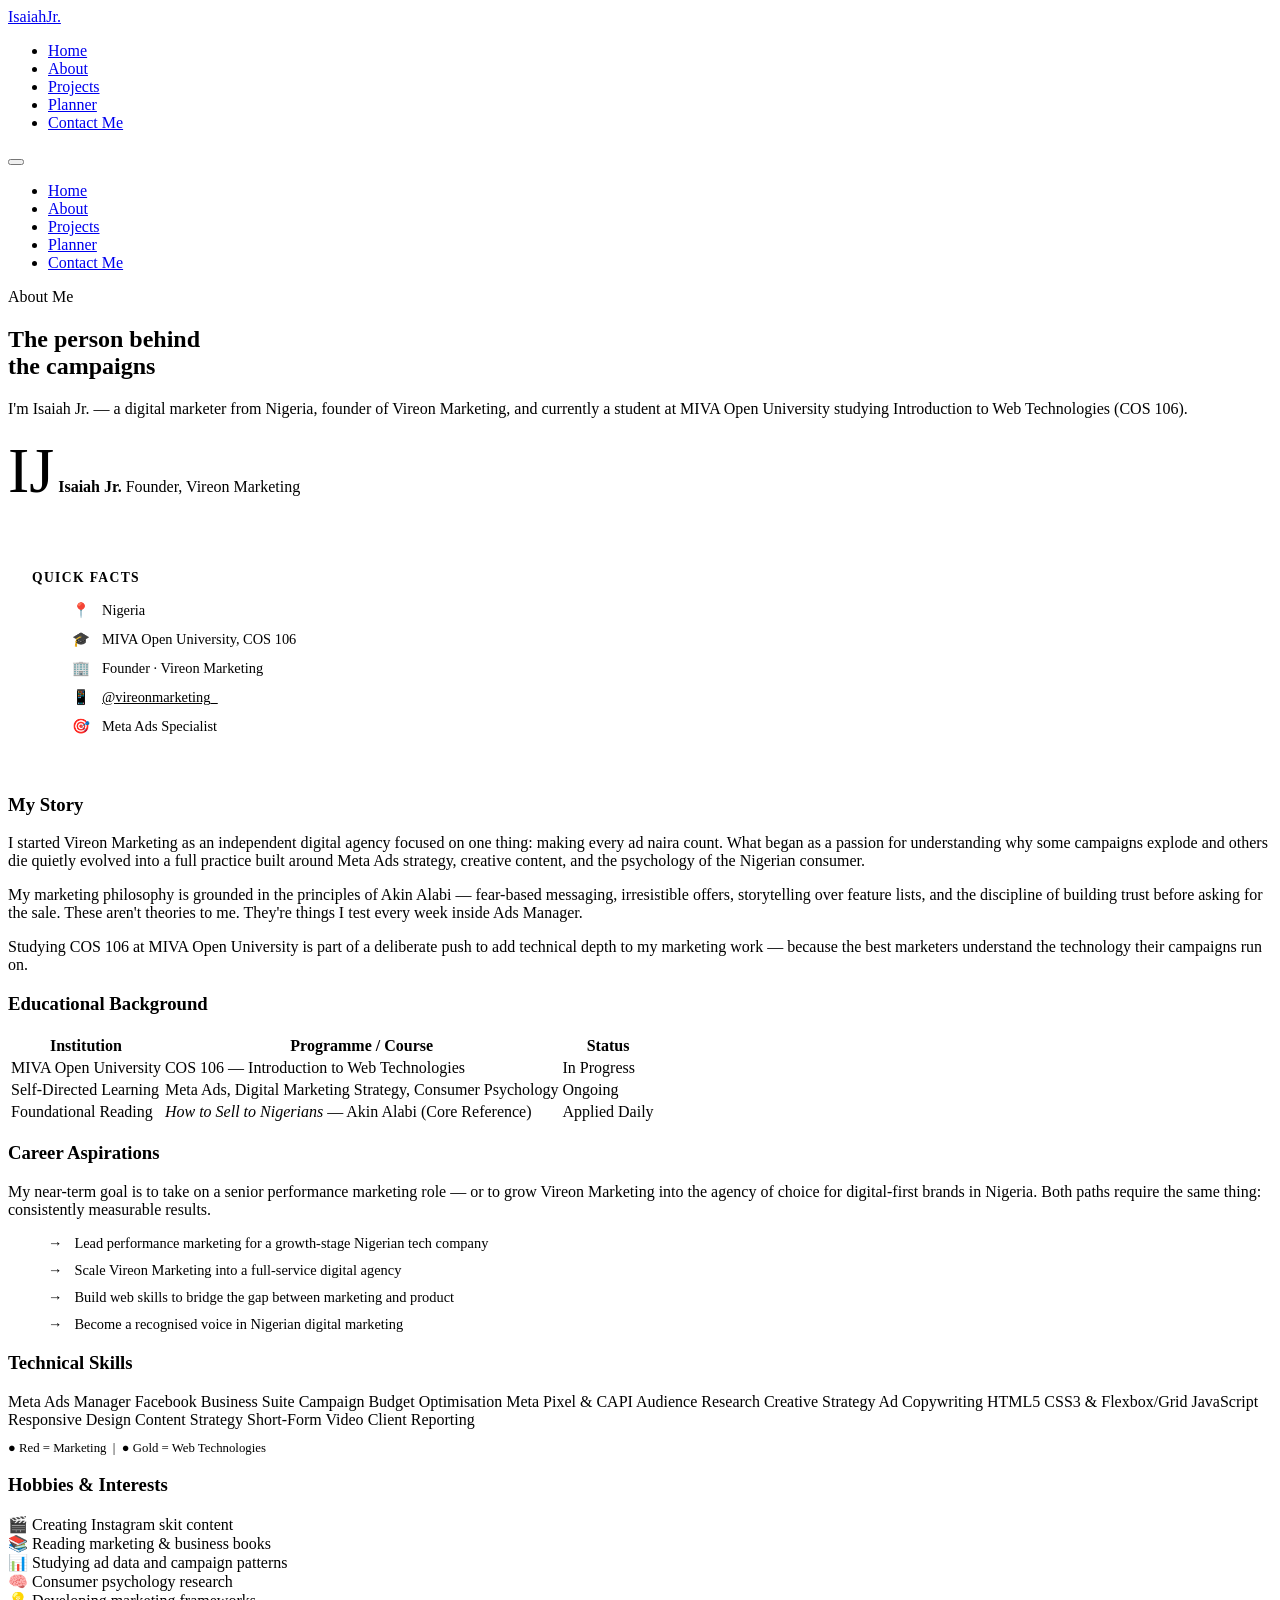
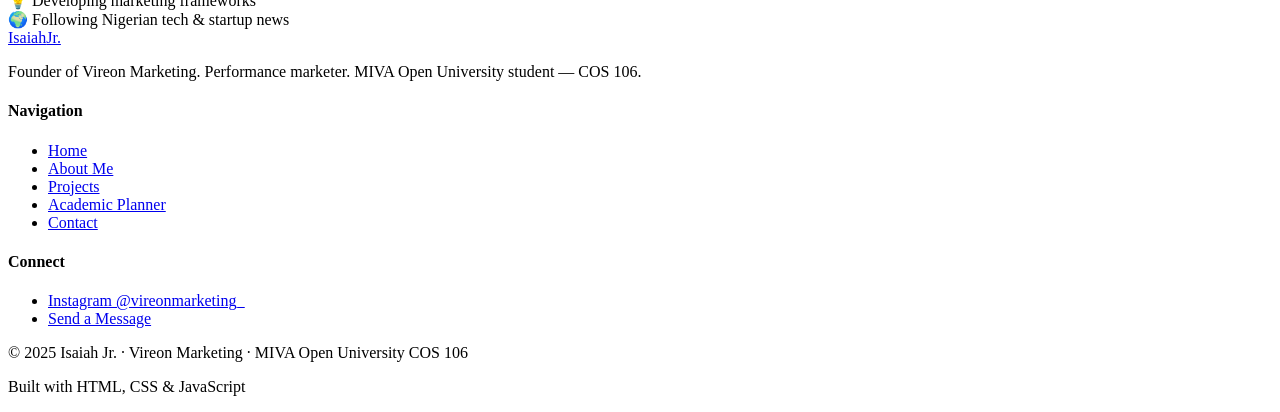
==== about.html @ 0de9c4f8 "Initial portfolio upload" ====
<!DOCTYPE html>
<html lang="en">
<head>
  <meta charset="UTF-8" />
  <meta name="viewport" content="width=device-width, initial-scale=1.0" />
  <title>About Me — Isaiah Jr.</title>
  <meta name="description" content="Learn about Isaiah Jr. — founder of Vireon Marketing, digital marketer, and MIVA Open University student." />
  <link rel="stylesheet" href="css/style.css" />
</head>
<body>

<!-- ======== NAVIGATION ======== -->
<nav class="navbar">
  <div class="navbar-inner">
    <a href="index.html" class="nav-logo">Isaiah<span>Jr.</span></a>
    <ul class="nav-links">
      <li><a href="index.html">Home</a></li>
      <li><a href="about.html" class="active">About</a></li>
      <li><a href="projects.html">Projects</a></li>
      <li><a href="planner.html">Planner</a></li>
      <li><a href="contact.html" class="nav-cta">Contact Me</a></li>
    </ul>
    <button class="hamburger" aria-label="Toggle menu">
      <span></span><span></span><span></span>
    </button>
  </div>
  <ul class="mobile-menu">
    <li><a href="index.html">Home</a></li>
    <li><a href="about.html">About</a></li>
    <li><a href="projects.html">Projects</a></li>
    <li><a href="planner.html">Planner</a></li>
    <li><a href="contact.html">Contact Me</a></li>
  </ul>
</nav>

<main>
  <!-- ======== PAGE HERO ======== -->
  <section class="page-hero">
    <div class="container">
      <span class="eyebrow">About Me</span>
      <h1>The person behind<br /><span class="text-accent">the campaigns</span></h1>
      <p>
        I'm Isaiah Jr. — a digital marketer from Nigeria, founder of Vireon Marketing, and currently
        a student at MIVA Open University studying Introduction to Web Technologies (COS 106).
      </p>
    </div>
  </section>

  <!-- ======== MAIN CONTENT ======== -->
  <section class="section">
    <div class="container">
      <div class="about-grid">

        <!-- Photo Column -->
        <aside class="about-photo-wrap reveal">
          <div class="about-photo-placeholder" role="img" aria-label="Isaiah Jr.">
            <div class="about-photo-info">
              <span style="font-size: 4rem; color: var(--gold);">IJ</span>
              <strong>Isaiah Jr.</strong>
              <span>Founder, Vireon Marketing</span>
            </div>
          </div>

          <!-- Quick facts -->
          <div class="card" style="padding: 24px; margin-top: 20px;">
            <h4 style="color: var(--text); margin-bottom: 16px; font-size: 0.85rem; text-transform: uppercase; letter-spacing: 0.1em;">Quick Facts</h4>
            <ul style="display: flex; flex-direction: column; gap: 12px;">
              <li style="display: flex; gap: 12px; font-size: 0.9rem; color: var(--text-muted);">
                <span>📍</span> Nigeria
              </li>
              <li style="display: flex; gap: 12px; font-size: 0.9rem; color: var(--text-muted);">
                <span>🎓</span> MIVA Open University, COS 106
              </li>
              <li style="display: flex; gap: 12px; font-size: 0.9rem; color: var(--text-muted);">
                <span>🏢</span> Founder · Vireon Marketing
              </li>
              <li style="display: flex; gap: 12px; font-size: 0.9rem; color: var(--text-muted);">
                <span>📱</span> <a href="https://instagram.com/vireonmarketing_" target="_blank" rel="noopener" style="color: var(--accent);">@vireonmarketing_</a>
              </li>
              <li style="display: flex; gap: 12px; font-size: 0.9rem; color: var(--text-muted);">
                <span>🎯</span> Meta Ads Specialist
              </li>
            </ul>
          </div>
        </aside>

        <!-- Content Column -->
        <div class="about-content">

          <!-- Biography -->
          <div class="about-block reveal">
            <h3>My Story</h3>
            <p style="margin-bottom: 14px;">
              I started Vireon Marketing as an independent digital agency focused on one thing:
              making every ad naira count. What began as a passion for understanding why some
              campaigns explode and others die quietly evolved into a full practice built around
              Meta Ads strategy, creative content, and the psychology of the Nigerian consumer.
            </p>
            <p style="margin-bottom: 14px;">
              My marketing philosophy is grounded in the principles of Akin Alabi — fear-based
              messaging, irresistible offers, storytelling over feature lists, and the discipline
              of building trust before asking for the sale. These aren't theories to me. They're
              things I test every week inside Ads Manager.
            </p>
            <p>
              Studying COS 106 at MIVA Open University is part of a deliberate push to add
              technical depth to my marketing work — because the best marketers understand the
              technology their campaigns run on.
            </p>
          </div>

          <!-- Education Table -->
          <div class="about-block reveal reveal-delay-1">
            <h3>Educational Background</h3>
            <table class="edu-table" aria-label="Educational background">
              <thead>
                <tr>
                  <th>Institution</th>
                  <th>Programme / Course</th>
                  <th>Status</th>
                </tr>
              </thead>
              <tbody>
                <tr>
                  <td>MIVA Open University</td>
                  <td>COS 106 — Introduction to Web Technologies</td>
                  <td><span class="tag tag-green">In Progress</span></td>
                </tr>
                <tr>
                  <td>Self-Directed Learning</td>
                  <td>Meta Ads, Digital Marketing Strategy, Consumer Psychology</td>
                  <td><span class="tag tag-blue">Ongoing</span></td>
                </tr>
                <tr>
                  <td>Foundational Reading</td>
                  <td><em>How to Sell to Nigerians</em> — Akin Alabi (Core Reference)</td>
                  <td><span class="tag tag-gold">Applied Daily</span></td>
                </tr>
              </tbody>
            </table>
          </div>

          <!-- Career Aspirations -->
          <div class="about-block reveal reveal-delay-2">
            <h3>Career Aspirations</h3>
            <p style="margin-bottom: 16px;">
              My near-term goal is to take on a senior performance marketing role — or to grow
              Vireon Marketing into the agency of choice for digital-first brands in Nigeria.
              Both paths require the same thing: consistently measurable results.
            </p>
            <ul style="display: flex; flex-direction: column; gap: 10px; margin-top: 12px;">
              <li style="display: flex; gap: 12px; font-size: 0.9rem; color: var(--text-muted);">
                <span style="color: var(--accent); font-weight: 700;">→</span>
                Lead performance marketing for a growth-stage Nigerian tech company
              </li>
              <li style="display: flex; gap: 12px; font-size: 0.9rem; color: var(--text-muted);">
                <span style="color: var(--accent); font-weight: 700;">→</span>
                Scale Vireon Marketing into a full-service digital agency
              </li>
              <li style="display: flex; gap: 12px; font-size: 0.9rem; color: var(--text-muted);">
                <span style="color: var(--accent); font-weight: 700;">→</span>
                Build web skills to bridge the gap between marketing and product
              </li>
              <li style="display: flex; gap: 12px; font-size: 0.9rem; color: var(--text-muted);">
                <span style="color: var(--accent); font-weight: 700;">→</span>
                Become a recognised voice in Nigerian digital marketing
              </li>
            </ul>
          </div>

          <!-- Technical Skills -->
          <div class="about-block reveal reveal-delay-3">
            <h3>Technical Skills</h3>
            <div class="skills-wrap">
              <span class="skill-pill"><span class="dot"></span>Meta Ads Manager</span>
              <span class="skill-pill"><span class="dot"></span>Facebook Business Suite</span>
              <span class="skill-pill"><span class="dot"></span>Campaign Budget Optimisation</span>
              <span class="skill-pill"><span class="dot"></span>Meta Pixel &amp; CAPI</span>
              <span class="skill-pill"><span class="dot"></span>Audience Research</span>
              <span class="skill-pill"><span class="dot"></span>Creative Strategy</span>
              <span class="skill-pill"><span class="dot"></span>Ad Copywriting</span>
              <span class="skill-pill"><span class="dot dot-gold"></span>HTML5</span>
              <span class="skill-pill"><span class="dot dot-gold"></span>CSS3 &amp; Flexbox/Grid</span>
              <span class="skill-pill"><span class="dot dot-gold"></span>JavaScript</span>
              <span class="skill-pill"><span class="dot dot-gold"></span>Responsive Design</span>
              <span class="skill-pill"><span class="dot"></span>Content Strategy</span>
              <span class="skill-pill"><span class="dot"></span>Short-Form Video</span>
              <span class="skill-pill"><span class="dot"></span>Client Reporting</span>
            </div>
            <p style="font-size:0.8rem; margin-top: 12px;">
              <span style="color:var(--accent);">● Red</span> = Marketing &nbsp;|&nbsp;
              <span style="color:var(--gold);">● Gold</span> = Web Technologies
            </p>
          </div>

          <!-- Hobbies -->
          <div class="about-block reveal">
            <h3>Hobbies &amp; Interests</h3>
            <div class="hobbies-grid">
              <div class="hobby-item"><span>🎬</span> Creating Instagram skit content</div>
              <div class="hobby-item"><span>📚</span> Reading marketing &amp; business books</div>
              <div class="hobby-item"><span>📊</span> Studying ad data and campaign patterns</div>
              <div class="hobby-item"><span>🧠</span> Consumer psychology research</div>
              <div class="hobby-item"><span>💡</span> Developing marketing frameworks</div>
              <div class="hobby-item"><span>🌍</span> Following Nigerian tech &amp; startup news</div>
            </div>
          </div>

        </div><!-- /about-content -->
      </div><!-- /about-grid -->
    </div>
  </section>
</main>

<!-- ======== FOOTER ======== -->
<footer>
  <div class="footer-inner">
    <div class="footer-top">
      <div class="footer-brand">
        <a href="index.html" class="nav-logo">Isaiah<span>Jr.</span></a>
        <p>Founder of Vireon Marketing. Performance marketer. MIVA Open University student — COS 106.</p>
      </div>
      <nav class="footer-links" aria-label="Footer navigation">
        <h4>Navigation</h4>
        <ul>
          <li><a href="index.html">Home</a></li>
          <li><a href="about.html">About Me</a></li>
          <li><a href="projects.html">Projects</a></li>
          <li><a href="planner.html">Academic Planner</a></li>
          <li><a href="contact.html">Contact</a></li>
        </ul>
      </nav>
      <div class="footer-links">
        <h4>Connect</h4>
        <ul>
          <li><a href="https://instagram.com/vireonmarketing_" target="_blank" rel="noopener">Instagram @vireonmarketing_</a></li>
          <li><a href="contact.html">Send a Message</a></li>
        </ul>
      </div>
    </div>
    <div class="footer-bottom">
      <p class="text-muted">&copy; 2025 Isaiah Jr. · Vireon Marketing · MIVA Open University COS 106</p>
      <p class="text-muted">Built with HTML, CSS &amp; JavaScript</p>
    </div>
  </div>
</footer>

<script src="js/main.js"></script>
</body>
</html>
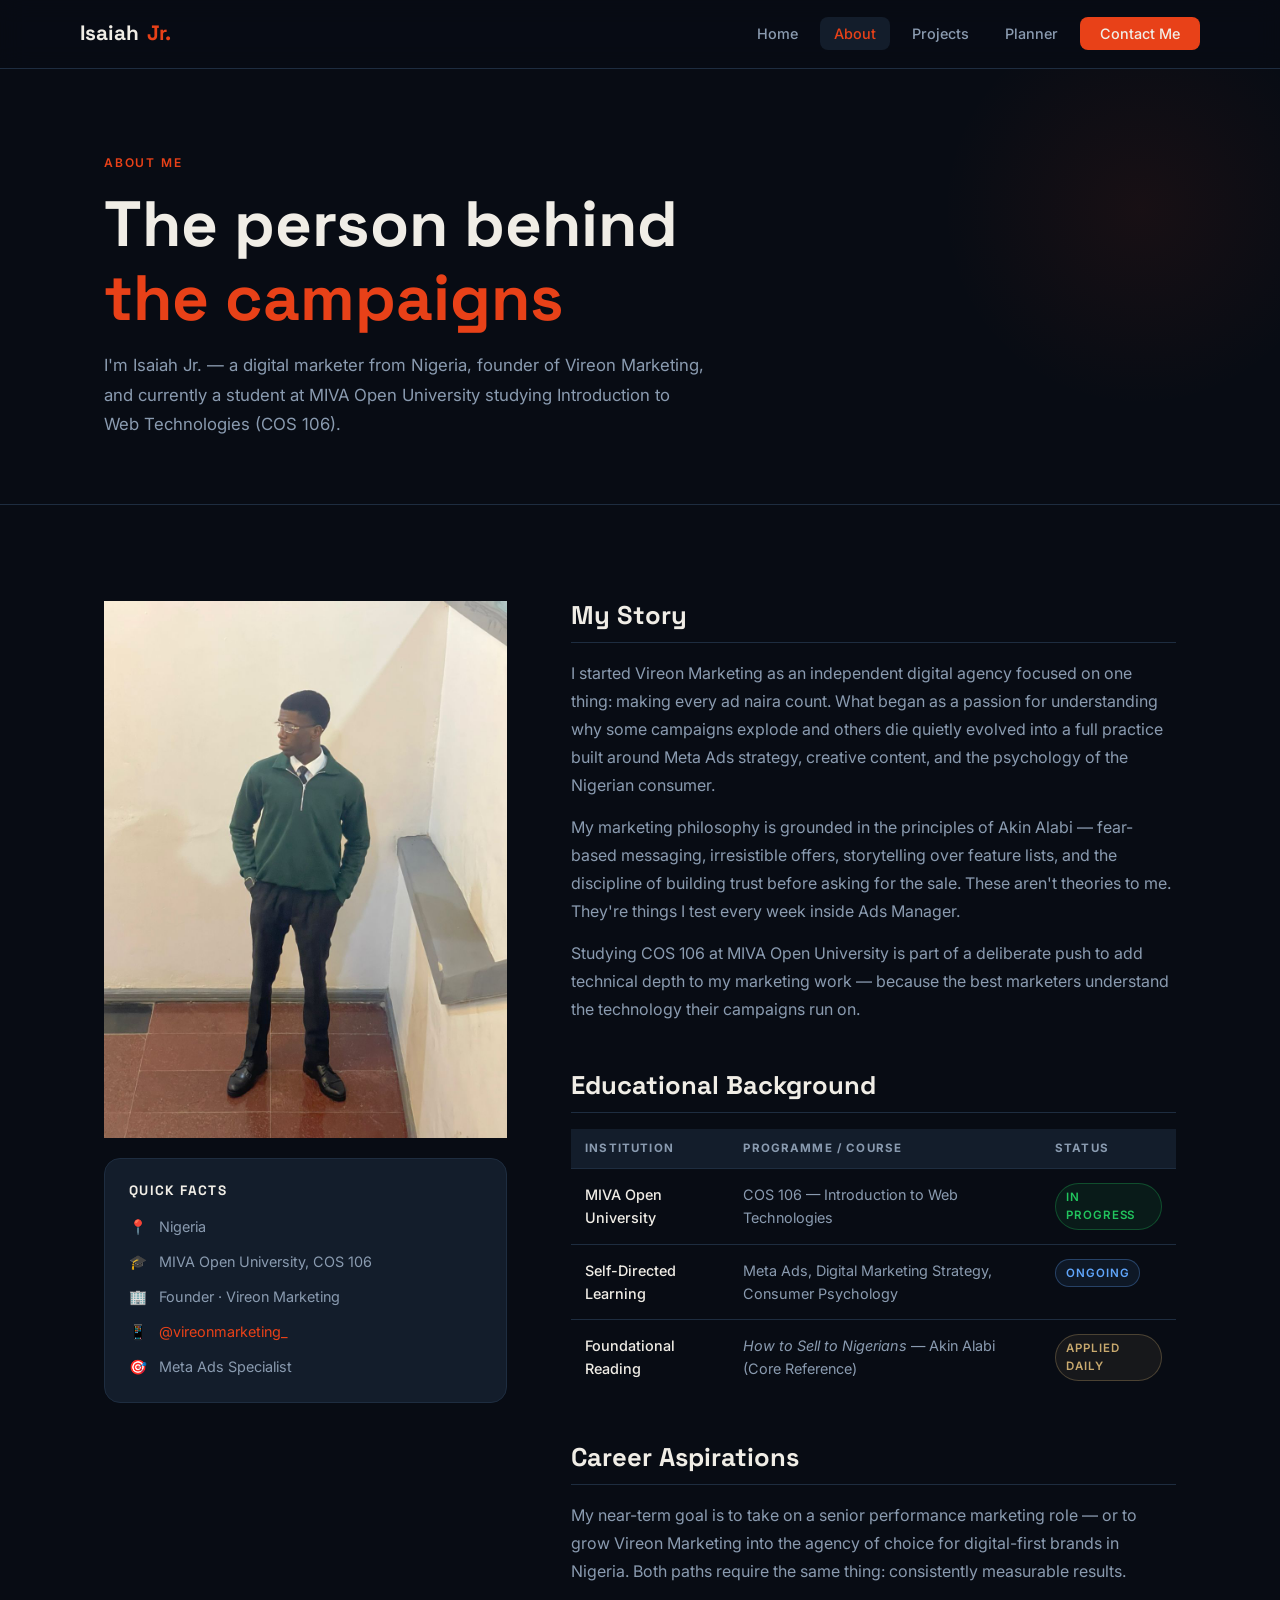
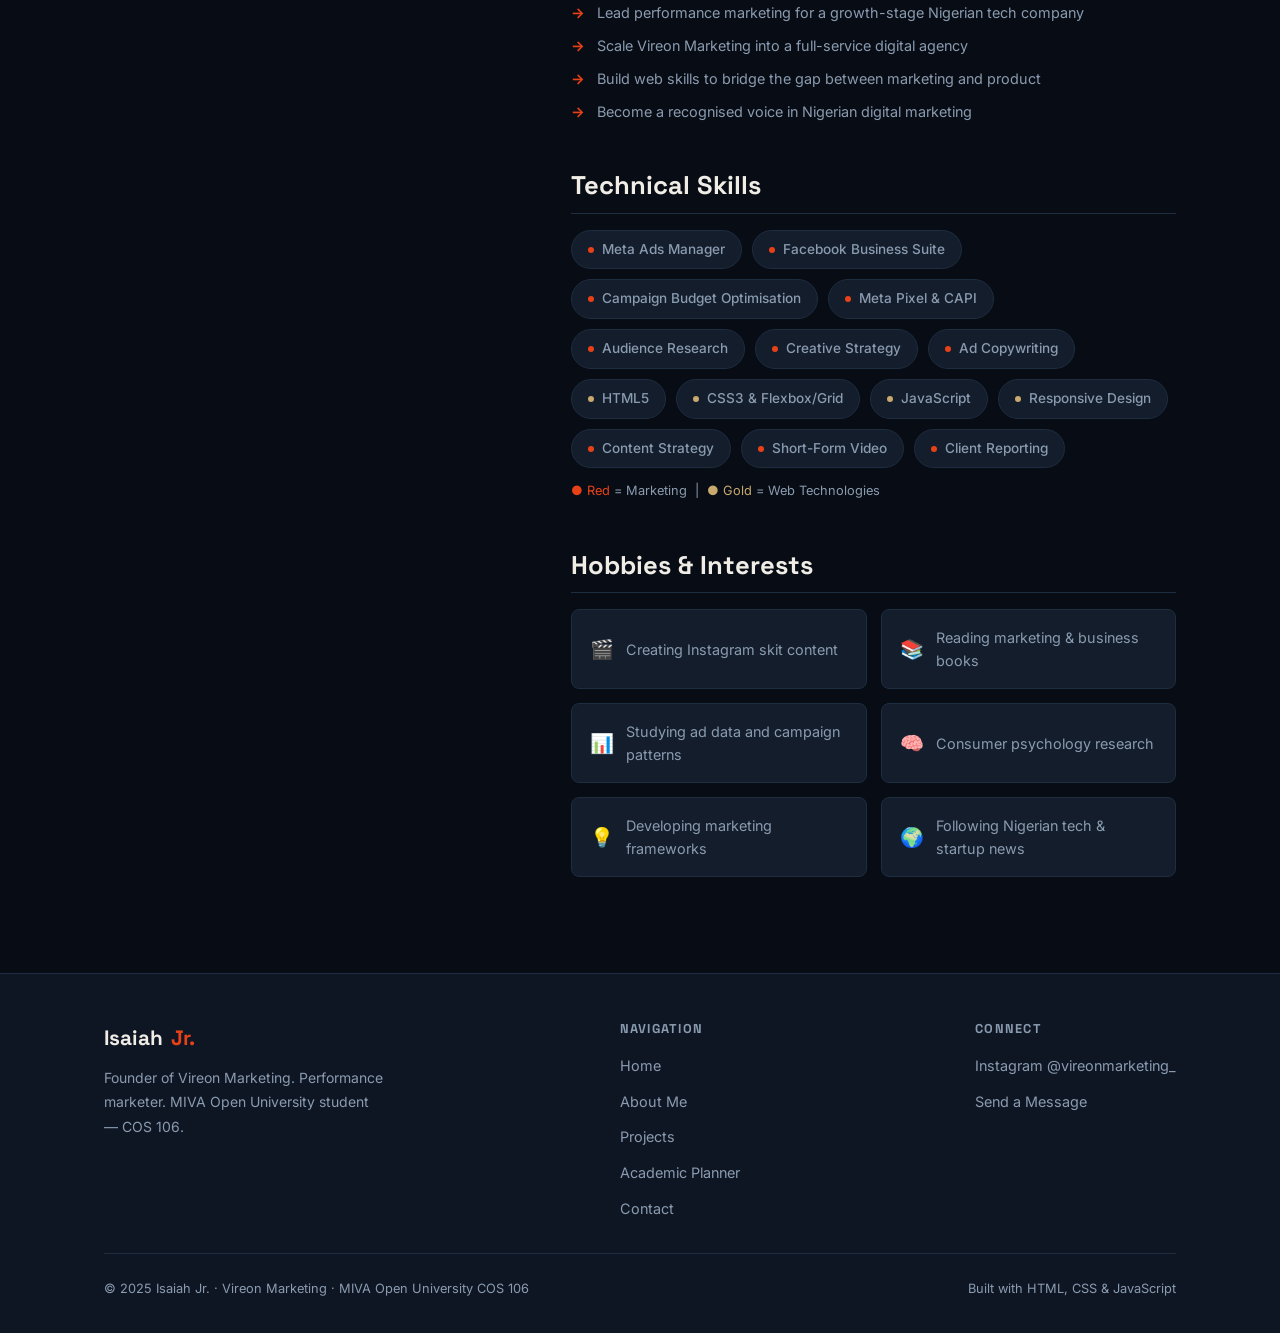
==== commit d32fdc98: "Update about.html" ====
--- a/about.html
+++ b/about.html
@@ -53,13 +53,11 @@
 
         <!-- Photo Column -->
         <aside class="about-photo-wrap reveal">
-          <div class="about-photo-placeholder" role="img" aria-label="Isaiah Jr.">
-            <div class="about-photo-info">
-              <span style="font-size: 4rem; color: var(--gold);">IJ</span>
-              <strong>Isaiah Jr.</strong>
-              <span>Founder, Vireon Marketing</span>
-            </div>
-          </div>
+          <img
+              src="profile.jpg"
+              alt="Tomilola Gbenga-Oke — Isaiah Jr."
+              class="about-photo-real"
+            />
 
           <!-- Quick facts -->
           <div class="card" style="padding: 24px; margin-top: 20px;">
@@ -247,4 +245,4 @@
 
 <script src="js/main.js"></script>
 </body>
-</html>
+  </html>
--- a/css/style.css
+++ b/css/style.css
@@ -0,0 +1,1122 @@
+/* ============================================
+   VIREON PORTFOLIO — STYLE.CSS
+   COS 106 | Isaiah Jr. | MIVA Open University
+   ============================================ */
+
+@import url('https://fonts.googleapis.com/css2?family=Space+Grotesk:wght@300;400;500;600;700&family=Inter:wght@300;400;500;600&display=swap');
+
+/* ---- TOKENS ---- */
+:root {
+  --bg-primary:   #080C14;
+  --bg-secondary: #0F1623;
+  --bg-card:      #131D2B;
+  --accent:       #E84118;
+  --accent-hover: #C4360F;
+  --gold:         #C8A96E;
+  --gold-light:   #E2C898;
+  --text:         #F0EDE6;
+  --text-muted:   #8A9BB0;
+  --border:       #1E2D40;
+  --success:      #22C55E;
+  --danger:       #EF4444;
+  --font-display: 'Space Grotesk', sans-serif;
+  --font-body:    'Inter', sans-serif;
+  --radius:       8px;
+  --radius-lg:    16px;
+  --radius-xl:    24px;
+  --shadow:       0 4px 24px rgba(0, 0, 0, 0.35);
+  --shadow-lg:    0 12px 48px rgba(0, 0, 0, 0.5);
+  --transition:   all 0.3s cubic-bezier(0.4, 0, 0.2, 1);
+}
+
+/* ---- RESET ---- */
+*, *::before, *::after { box-sizing: border-box; margin: 0; padding: 0; }
+html { scroll-behavior: smooth; font-size: 16px; }
+body {
+  background: var(--bg-primary);
+  color: var(--text);
+  font-family: var(--font-body);
+  line-height: 1.6;
+  overflow-x: hidden;
+}
+img { max-width: 100%; display: block; }
+a { color: inherit; text-decoration: none; }
+ul { list-style: none; }
+button { cursor: pointer; border: none; background: none; font-family: inherit; }
+input, textarea, select { font-family: inherit; }
+
+/* ---- TYPOGRAPHY ---- */
+h1, h2, h3, h4, h5 { font-family: var(--font-display); font-weight: 700; line-height: 1.15; }
+h1 { font-size: clamp(2.4rem, 5vw, 4rem); }
+h2 { font-size: clamp(1.8rem, 3.5vw, 2.8rem); }
+h3 { font-size: clamp(1.2rem, 2vw, 1.6rem); }
+h4 { font-size: 1.1rem; }
+p  { color: var(--text-muted); line-height: 1.75; }
+.text-accent { color: var(--accent); }
+.text-gold   { color: var(--gold); }
+.text-muted  { color: var(--text-muted); }
+
+/* ---- LAYOUT UTILITIES ---- */
+.container { max-width: 1120px; margin: 0 auto; padding: 0 24px; }
+.section { padding: 96px 0; }
+.section-sm { padding: 64px 0; }
+.section-header { margin-bottom: 56px; text-align: center; }
+.section-header .eyebrow {
+  display: inline-block;
+  font-size: 0.75rem;
+  font-weight: 600;
+  letter-spacing: 0.15em;
+  text-transform: uppercase;
+  color: var(--accent);
+  margin-bottom: 12px;
+}
+.section-header h2 { color: var(--text); }
+.section-header p { max-width: 560px; margin: 16px auto 0; }
+
+/* ---- NAVIGATION ---- */
+.navbar {
+  position: sticky;
+  top: 0;
+  z-index: 1000;
+  background: rgba(8, 12, 20, 0.9);
+  backdrop-filter: blur(12px);
+  border-bottom: 1px solid var(--border);
+  padding: 0 24px;
+}
+.navbar-inner {
+  max-width: 1120px;
+  margin: 0 auto;
+  display: flex;
+  align-items: center;
+  justify-content: space-between;
+  height: 68px;
+}
+.nav-logo {
+  font-family: var(--font-display);
+  font-size: 1.3rem;
+  font-weight: 700;
+  color: var(--text);
+  display: flex;
+  align-items: center;
+  gap: 8px;
+}
+.nav-logo span { color: var(--accent); }
+.nav-logo .logo-dot {
+  width: 8px; height: 8px;
+  background: var(--accent);
+  border-radius: 50%;
+  display: inline-block;
+}
+.nav-links {
+  display: flex;
+  align-items: center;
+  gap: 8px;
+}
+.nav-links a {
+  font-size: 0.9rem;
+  font-weight: 500;
+  color: var(--text-muted);
+  padding: 8px 14px;
+  border-radius: var(--radius);
+  transition: var(--transition);
+}
+.nav-links a:hover,
+.nav-links a.active {
+  color: var(--text);
+  background: var(--bg-card);
+}
+.nav-links a.active { color: var(--accent); }
+.nav-cta {
+  background: var(--accent) !important;
+  color: var(--text) !important;
+  padding: 8px 20px !important;
+}
+.nav-cta:hover { background: var(--accent-hover) !important; }
+.hamburger {
+  display: none;
+  flex-direction: column;
+  gap: 5px;
+  padding: 8px;
+  border-radius: var(--radius);
+  transition: var(--transition);
+}
+.hamburger span {
+  display: block;
+  width: 24px; height: 2px;
+  background: var(--text);
+  border-radius: 2px;
+  transition: var(--transition);
+}
+.hamburger.open span:nth-child(1) { transform: translateY(7px) rotate(45deg); }
+.hamburger.open span:nth-child(2) { opacity: 0; }
+.hamburger.open span:nth-child(3) { transform: translateY(-7px) rotate(-45deg); }
+.mobile-menu {
+  display: none;
+  flex-direction: column;
+  padding: 12px 0 20px;
+  border-top: 1px solid var(--border);
+  gap: 4px;
+}
+.mobile-menu.open { display: flex; }
+.mobile-menu a {
+  font-size: 0.95rem;
+  font-weight: 500;
+  color: var(--text-muted);
+  padding: 12px 16px;
+  border-radius: var(--radius);
+  transition: var(--transition);
+}
+.mobile-menu a:hover,
+.mobile-menu a.active { color: var(--text); background: var(--bg-card); }
+
+/* ---- BUTTONS ---- */
+.btn {
+  display: inline-flex;
+  align-items: center;
+  gap: 8px;
+  padding: 13px 28px;
+  border-radius: var(--radius);
+  font-family: var(--font-display);
+  font-size: 0.9rem;
+  font-weight: 600;
+  letter-spacing: 0.02em;
+  transition: var(--transition);
+  cursor: pointer;
+}
+.btn-primary {
+  background: var(--accent);
+  color: #fff;
+}
+.btn-primary:hover {
+  background: var(--accent-hover);
+  transform: translateY(-2px);
+  box-shadow: 0 8px 24px rgba(232, 65, 24, 0.35);
+}
+.btn-outline {
+  background: transparent;
+  color: var(--text);
+  border: 1.5px solid var(--border);
+}
+.btn-outline:hover {
+  border-color: var(--text-muted);
+  transform: translateY(-2px);
+}
+.btn-gold {
+  background: var(--gold);
+  color: var(--bg-primary);
+}
+.btn-gold:hover {
+  background: var(--gold-light);
+  transform: translateY(-2px);
+}
+
+/* ---- CARDS ---- */
+.card {
+  background: var(--bg-card);
+  border: 1px solid var(--border);
+  border-radius: var(--radius-lg);
+  transition: var(--transition);
+  overflow: hidden;
+}
+.card:hover {
+  border-color: rgba(232, 65, 24, 0.3);
+  transform: translateY(-4px);
+  box-shadow: var(--shadow-lg);
+}
+
+/* ---- DIVIDER ---- */
+.divider {
+  height: 1px;
+  background: var(--border);
+  margin: 0;
+}
+.divider-accent {
+  height: 3px;
+  width: 56px;
+  background: var(--accent);
+  border-radius: 2px;
+  margin: 16px auto 0;
+}
+
+/* ---- TAGS / BADGES ---- */
+.tag {
+  display: inline-block;
+  font-size: 0.72rem;
+  font-weight: 600;
+  letter-spacing: 0.08em;
+  text-transform: uppercase;
+  padding: 4px 10px;
+  border-radius: 100px;
+  border: 1px solid;
+}
+.tag-red   { color: var(--accent); border-color: rgba(232,65,24,0.3); background: rgba(232,65,24,0.08); }
+.tag-gold  { color: var(--gold);   border-color: rgba(200,169,110,0.3); background: rgba(200,169,110,0.08); }
+.tag-blue  { color: #60A5FA;       border-color: rgba(96,165,250,0.3); background: rgba(96,165,250,0.08); }
+.tag-green { color: var(--success); border-color: rgba(34,197,94,0.3); background: rgba(34,197,94,0.08); }
+
+/* ---- PAGE HERO ---- */
+.page-hero {
+  padding: 80px 0 64px;
+  border-bottom: 1px solid var(--border);
+  position: relative;
+  overflow: hidden;
+}
+.page-hero::before {
+  content: '';
+  position: absolute;
+  top: -60px; right: -60px;
+  width: 400px; height: 400px;
+  background: radial-gradient(circle, rgba(232,65,24,0.07) 0%, transparent 70%);
+  pointer-events: none;
+}
+.page-hero .eyebrow {
+  display: inline-block;
+  font-size: 0.75rem;
+  font-weight: 600;
+  letter-spacing: 0.15em;
+  text-transform: uppercase;
+  color: var(--accent);
+  margin-bottom: 16px;
+}
+.page-hero h1 { color: var(--text); }
+.page-hero p  { max-width: 600px; margin-top: 16px; font-size: 1.05rem; }
+
+/* ---- FOOTER ---- */
+footer {
+  background: var(--bg-secondary);
+  border-top: 1px solid var(--border);
+  padding: 48px 0 32px;
+}
+.footer-inner {
+  max-width: 1120px;
+  margin: 0 auto;
+  padding: 0 24px;
+  display: flex;
+  flex-direction: column;
+  gap: 32px;
+}
+.footer-top {
+  display: flex;
+  justify-content: space-between;
+  align-items: flex-start;
+  gap: 32px;
+  flex-wrap: wrap;
+}
+.footer-brand .nav-logo { margin-bottom: 10px; }
+.footer-brand p { font-size: 0.875rem; max-width: 280px; }
+.footer-links h4 {
+  font-family: var(--font-display);
+  font-size: 0.8rem;
+  letter-spacing: 0.1em;
+  text-transform: uppercase;
+  color: var(--text-muted);
+  margin-bottom: 16px;
+}
+.footer-links ul { display: flex; flex-direction: column; gap: 10px; }
+.footer-links ul a {
+  font-size: 0.9rem;
+  color: var(--text-muted);
+  transition: var(--transition);
+}
+.footer-links ul a:hover { color: var(--text); }
+.footer-bottom {
+  padding-top: 24px;
+  border-top: 1px solid var(--border);
+  display: flex;
+  justify-content: space-between;
+  align-items: center;
+  flex-wrap: wrap;
+  gap: 12px;
+}
+.footer-bottom p { font-size: 0.8rem; }
+
+/* ---- SCROLL REVEAL ---- */
+.reveal {
+  opacity: 0;
+  transform: translateY(24px);
+  transition: opacity 0.6s ease, transform 0.6s ease;
+}
+.reveal.visible {
+  opacity: 1;
+  transform: translateY(0);
+}
+.reveal-delay-1 { transition-delay: 0.1s; }
+.reveal-delay-2 { transition-delay: 0.2s; }
+.reveal-delay-3 { transition-delay: 0.3s; }
+.reveal-delay-4 { transition-delay: 0.4s; }
+
+/* ============================================
+   HOME PAGE
+   ============================================ */
+.hero {
+  min-height: 90vh;
+  display: flex;
+  align-items: center;
+  position: relative;
+  overflow: hidden;
+  padding: 80px 0;
+}
+.hero::before {
+  content: '';
+  position: absolute;
+  top: -100px; right: -100px;
+  width: 600px; height: 600px;
+  background: radial-gradient(circle, rgba(232,65,24,0.1) 0%, transparent 65%);
+  pointer-events: none;
+}
+.hero::after {
+  content: '';
+  position: absolute;
+  bottom: -50px; left: -50px;
+  width: 400px; height: 400px;
+  background: radial-gradient(circle, rgba(200,169,110,0.06) 0%, transparent 65%);
+  pointer-events: none;
+}
+.hero-inner {
+  display: grid;
+  grid-template-columns: 1fr 1fr;
+  align-items: center;
+  gap: 64px;
+}
+.hero-content { position: relative; z-index: 1; }
+.hero-eyebrow {
+  display: inline-flex;
+  align-items: center;
+  gap: 10px;
+  font-size: 0.8rem;
+  font-weight: 600;
+  letter-spacing: 0.12em;
+  text-transform: uppercase;
+  color: var(--accent);
+  margin-bottom: 24px;
+}
+.hero-eyebrow::before {
+  content: '';
+  display: block;
+  width: 32px; height: 2px;
+  background: var(--accent);
+}
+.hero-title {
+  color: var(--text);
+  margin-bottom: 24px;
+}
+.hero-title .line-gold { color: var(--gold); display: block; }
+.hero-desc {
+  font-size: 1.05rem;
+  max-width: 480px;
+  margin-bottom: 36px;
+}
+.hero-cta { display: flex; gap: 14px; flex-wrap: wrap; }
+.hero-image { position: relative; z-index: 1; }
+.hero-photo-wrap {
+  position: relative;
+  display: inline-block;
+}
+.hero-photo-wrap::before {
+  content: '';
+  position: absolute;
+  inset: -3px;
+  background: linear-gradient(135deg, var(--accent), var(--gold), transparent);
+  border-radius: var(--radius-xl);
+  z-index: -1;
+}
+.hero-photo {
+  width: 100%;
+  max-width: 420px;
+  aspect-ratio: 1;
+  object-fit: cover;
+  border-radius: var(--radius-xl);
+  background: var(--bg-card);
+  display: flex;
+  align-items: center;
+  justify-content: center;
+  overflow: hidden;
+}
+.hero-photo-placeholder {
+  width: 100%;
+  aspect-ratio: 1;
+  max-width: 420px;
+  border-radius: var(--radius-xl);
+  background: linear-gradient(135deg, var(--bg-card) 0%, #1a2535 100%);
+  display: flex;
+  flex-direction: column;
+  align-items: center;
+  justify-content: center;
+  gap: 12px;
+  font-family: var(--font-display);
+  color: var(--gold);
+  font-size: 5rem;
+  font-weight: 700;
+  border: 1px solid var(--border);
+  position: relative;
+  overflow: hidden;
+}
+.hero-photo-placeholder::after {
+  content: '';
+  position: absolute;
+  bottom: 0; left: 0; right: 0;
+  height: 40%;
+  background: linear-gradient(to top, rgba(232,65,24,0.15), transparent);
+}
+.hero-photo-label {
+  font-size: 0.75rem;
+  font-weight: 600;
+  letter-spacing: 0.1em;
+  text-transform: uppercase;
+  color: var(--text-muted);
+  z-index: 1;
+}
+.hero-badge {
+  position: absolute;
+  bottom: -16px; left: -16px;
+  background: var(--bg-secondary);
+  border: 1px solid var(--border);
+  border-radius: var(--radius-lg);
+  padding: 14px 18px;
+  display: flex;
+  align-items: center;
+  gap: 12px;
+  box-shadow: var(--shadow);
+}
+.hero-badge-icon { font-size: 1.5rem; }
+.hero-badge-text { font-size: 0.8rem; }
+.hero-badge-text strong {
+  display: block;
+  font-family: var(--font-display);
+  font-size: 0.9rem;
+  color: var(--text);
+}
+
+/* Stats bar */
+.stats-section {
+  background: var(--bg-secondary);
+  border-top: 1px solid var(--border);
+  border-bottom: 1px solid var(--border);
+  padding: 48px 0;
+}
+.stats-grid {
+  display: grid;
+  grid-template-columns: repeat(4, 1fr);
+  gap: 32px;
+  text-align: center;
+}
+.stat-item {}
+.stat-number {
+  font-family: var(--font-display);
+  font-size: 2.4rem;
+  font-weight: 700;
+  color: var(--text);
+  line-height: 1;
+  margin-bottom: 6px;
+}
+.stat-number .stat-suffix { color: var(--accent); }
+.stat-label {
+  font-size: 0.8rem;
+  font-weight: 500;
+  letter-spacing: 0.08em;
+  text-transform: uppercase;
+  color: var(--text-muted);
+}
+.stat-divider {
+  width: 1px;
+  background: var(--border);
+  align-self: stretch;
+  display: none;
+}
+
+/* Skills section */
+.skills-grid {
+  display: grid;
+  grid-template-columns: repeat(3, 1fr);
+  gap: 20px;
+}
+.skill-card {
+  padding: 28px;
+}
+.skill-icon {
+  font-size: 2rem;
+  margin-bottom: 16px;
+}
+.skill-card h3 { color: var(--text); margin-bottom: 10px; }
+
+/* ============================================
+   ABOUT PAGE
+   ============================================ */
+.about-grid {
+  display: grid;
+  grid-template-columns: 1fr 1.5fr;
+  gap: 64px;
+  align-items: start;
+}
+.about-photo-wrap {
+  position: sticky;
+  top: 96px;
+}
+.about-photo-placeholder {
+  aspect-ratio: 3/4;
+  background: linear-gradient(160deg, var(--bg-card) 0%, #1a2535 100%);
+  border-radius: var(--radius-xl);
+  border: 1px solid var(--border);
+  display: flex;
+  flex-direction: column;
+  align-items: center;
+  justify-content: center;
+  font-family: var(--font-display);
+  color: var(--gold);
+  font-size: 4rem;
+  font-weight: 700;
+  gap: 8px;
+  overflow: hidden;
+  position: relative;
+}
+.about-photo-placeholder::after {
+  content: '';
+  position: absolute;
+  bottom: 0; left: 0; right: 0;
+  height: 35%;
+  background: linear-gradient(to top, rgba(232,65,24,0.12), transparent);
+}
+.about-photo-info {
+  text-align: center;
+  z-index: 1;
+}
+.about-photo-info strong {
+  display: block;
+  font-size: 0.9rem;
+  color: var(--text);
+}
+.about-photo-info span {
+  font-size: 0.75rem;
+  color: var(--text-muted);
+  font-weight: 400;
+  font-family: var(--font-body);
+}
+.about-content { display: flex; flex-direction: column; gap: 48px; }
+.about-block h3 {
+  color: var(--text);
+  margin-bottom: 16px;
+  padding-bottom: 12px;
+  border-bottom: 1px solid var(--border);
+}
+
+/* Education table */
+.edu-table {
+  width: 100%;
+  border-collapse: collapse;
+  font-size: 0.9rem;
+}
+.edu-table th {
+  text-align: left;
+  font-size: 0.72rem;
+  letter-spacing: 0.1em;
+  text-transform: uppercase;
+  color: var(--text-muted);
+  padding: 10px 14px;
+  background: var(--bg-card);
+  border-bottom: 1px solid var(--border);
+}
+.edu-table td {
+  padding: 14px;
+  border-bottom: 1px solid var(--border);
+  color: var(--text-muted);
+  vertical-align: top;
+}
+.edu-table td:first-child { color: var(--text); font-weight: 500; }
+.edu-table tr:last-child td { border-bottom: none; }
+.edu-table tr:hover td { background: var(--bg-card); }
+
+/* Skills pills */
+.skills-wrap { display: flex; flex-wrap: wrap; gap: 10px; }
+.skill-pill {
+  display: flex;
+  align-items: center;
+  gap: 8px;
+  padding: 8px 16px;
+  background: var(--bg-card);
+  border: 1px solid var(--border);
+  border-radius: 100px;
+  font-size: 0.85rem;
+  font-weight: 500;
+  color: var(--text-muted);
+  transition: var(--transition);
+}
+.skill-pill:hover {
+  border-color: var(--accent);
+  color: var(--text);
+}
+.skill-pill .dot {
+  width: 6px; height: 6px;
+  border-radius: 50%;
+  background: var(--accent);
+}
+.skill-pill .dot-gold { background: var(--gold); }
+
+/* Hobbies */
+.hobbies-grid { display: grid; grid-template-columns: repeat(2, 1fr); gap: 14px; }
+.hobby-item {
+  padding: 16px 18px;
+  background: var(--bg-card);
+  border: 1px solid var(--border);
+  border-radius: var(--radius);
+  font-size: 0.9rem;
+  color: var(--text-muted);
+  display: flex;
+  align-items: center;
+  gap: 12px;
+}
+.hobby-item span:first-child { font-size: 1.2rem; }
+
+/* ============================================
+   PROJECTS PAGE
+   ============================================ */
+.projects-grid {
+  display: grid;
+  grid-template-columns: repeat(2, 1fr);
+  gap: 28px;
+}
+.project-card { display: flex; flex-direction: column; }
+.project-card.featured {
+  grid-column: 1 / -1;
+  flex-direction: row;
+  gap: 0;
+}
+.project-img {
+  width: 100%;
+  aspect-ratio: 16/9;
+  object-fit: cover;
+  background: var(--bg-secondary);
+  position: relative;
+  overflow: hidden;
+  display: flex;
+  align-items: center;
+  justify-content: center;
+}
+.project-card.featured .project-img {
+  width: 45%;
+  aspect-ratio: unset;
+  min-height: 280px;
+  flex-shrink: 0;
+}
+.project-img-placeholder {
+  width: 100%;
+  height: 100%;
+  display: flex;
+  flex-direction: column;
+  align-items: center;
+  justify-content: center;
+  gap: 12px;
+  background: linear-gradient(135deg, var(--bg-card), #1a2535);
+  color: var(--text-muted);
+}
+.project-img-icon { font-size: 2.5rem; }
+.project-img-label { font-size: 0.8rem; letter-spacing: 0.08em; text-transform: uppercase; }
+.project-body { padding: 28px; flex: 1; display: flex; flex-direction: column; }
+.project-meta { display: flex; align-items: center; gap: 10px; margin-bottom: 14px; flex-wrap: wrap; }
+.project-body h3 { color: var(--text); margin-bottom: 12px; }
+.project-body p  { font-size: 0.9rem; flex: 1; }
+.project-stats {
+  display: flex;
+  gap: 20px;
+  margin: 20px 0;
+  padding: 16px;
+  background: var(--bg-secondary);
+  border-radius: var(--radius);
+  flex-wrap: wrap;
+}
+.pstat { text-align: center; }
+.pstat-num {
+  font-family: var(--font-display);
+  font-size: 1.3rem;
+  font-weight: 700;
+  color: var(--accent);
+  display: block;
+}
+.pstat-lbl { font-size: 0.7rem; text-transform: uppercase; letter-spacing: 0.08em; }
+.project-links { display: flex; gap: 12px; margin-top: 20px; flex-wrap: wrap; }
+.project-links a {
+  font-size: 0.85rem;
+  font-weight: 600;
+  color: var(--text-muted);
+  display: flex;
+  align-items: center;
+  gap: 6px;
+  transition: var(--transition);
+}
+.project-links a:hover { color: var(--accent); }
+.project-links a.primary-link { color: var(--accent); }
+
+/* ============================================
+   PLANNER PAGE
+   ============================================ */
+.planner-layout {
+  display: grid;
+  grid-template-columns: 1fr 320px;
+  gap: 32px;
+  align-items: start;
+}
+.planner-main {}
+.planner-sidebar {}
+
+/* Add task form */
+.add-task-form {
+  background: var(--bg-card);
+  border: 1px solid var(--border);
+  border-radius: var(--radius-lg);
+  padding: 24px;
+  margin-bottom: 28px;
+}
+.add-task-form h3 { color: var(--text); margin-bottom: 18px; font-size: 1rem; }
+.task-input-row {
+  display: grid;
+  grid-template-columns: 1fr auto;
+  gap: 12px;
+  margin-bottom: 14px;
+}
+.form-input {
+  width: 100%;
+  background: var(--bg-secondary);
+  border: 1.5px solid var(--border);
+  border-radius: var(--radius);
+  padding: 12px 16px;
+  color: var(--text);
+  font-size: 0.95rem;
+  transition: var(--transition);
+  outline: none;
+}
+.form-input::placeholder { color: var(--text-muted); }
+.form-input:focus { border-color: var(--accent); box-shadow: 0 0 0 3px rgba(232,65,24,0.1); }
+.task-meta-row {
+  display: grid;
+  grid-template-columns: 1fr 1fr;
+  gap: 12px;
+}
+.form-select {
+  width: 100%;
+  background: var(--bg-secondary);
+  border: 1.5px solid var(--border);
+  border-radius: var(--radius);
+  padding: 12px 16px;
+  color: var(--text);
+  font-size: 0.9rem;
+  outline: none;
+  transition: var(--transition);
+  cursor: pointer;
+  appearance: none;
+  background-image: url("data:image/svg+xml,%3Csvg xmlns='http://www.w3.org/2000/svg' width='12' height='12' viewBox='0 0 24 24' fill='none' stroke='%238A9BB0' stroke-width='2'%3E%3Cpath d='m6 9 6 6 6-6'/%3E%3C/svg%3E");
+  background-repeat: no-repeat;
+  background-position: right 14px center;
+  padding-right: 36px;
+}
+.form-select:focus { border-color: var(--accent); }
+.form-select option { background: var(--bg-card); }
+
+/* Filter tabs */
+.filter-tabs {
+  display: flex;
+  gap: 4px;
+  margin-bottom: 20px;
+  background: var(--bg-card);
+  border: 1px solid var(--border);
+  border-radius: var(--radius);
+  padding: 4px;
+  width: fit-content;
+}
+.filter-tab {
+  padding: 8px 18px;
+  border-radius: calc(var(--radius) - 2px);
+  font-size: 0.85rem;
+  font-weight: 500;
+  color: var(--text-muted);
+  cursor: pointer;
+  transition: var(--transition);
+  border: none;
+  background: none;
+  font-family: var(--font-body);
+}
+.filter-tab.active {
+  background: var(--accent);
+  color: #fff;
+}
+.filter-tab:hover:not(.active) { color: var(--text); }
+
+/* Task list */
+.task-list { display: flex; flex-direction: column; gap: 10px; }
+.task-item {
+  background: var(--bg-card);
+  border: 1px solid var(--border);
+  border-radius: var(--radius);
+  padding: 16px 18px;
+  display: flex;
+  align-items: flex-start;
+  gap: 14px;
+  transition: var(--transition);
+  animation: slideIn 0.3s ease;
+}
+@keyframes slideIn {
+  from { opacity: 0; transform: translateY(-10px); }
+  to   { opacity: 1; transform: translateY(0); }
+}
+.task-item.completed { opacity: 0.55; }
+.task-item.completed .task-text { text-decoration: line-through; }
+.task-checkbox {
+  width: 20px; height: 20px;
+  border: 2px solid var(--border);
+  border-radius: 6px;
+  cursor: pointer;
+  flex-shrink: 0;
+  margin-top: 2px;
+  transition: var(--transition);
+  display: flex;
+  align-items: center;
+  justify-content: center;
+  font-size: 0.7rem;
+}
+.task-checkbox:hover { border-color: var(--accent); }
+.task-item.completed .task-checkbox {
+  background: var(--success);
+  border-color: var(--success);
+  color: #fff;
+}
+.task-content { flex: 1; min-width: 0; }
+.task-text {
+  font-size: 0.95rem;
+  color: var(--text);
+  margin-bottom: 6px;
+  word-break: break-word;
+}
+.task-meta { display: flex; gap: 8px; flex-wrap: wrap; }
+.task-actions { display: flex; gap: 8px; flex-shrink: 0; }
+.task-btn {
+  width: 30px; height: 30px;
+  border-radius: 6px;
+  display: flex;
+  align-items: center;
+  justify-content: center;
+  font-size: 0.85rem;
+  transition: var(--transition);
+  border: 1px solid var(--border);
+  background: none;
+  cursor: pointer;
+  color: var(--text-muted);
+}
+.task-btn:hover { color: var(--text); background: var(--bg-secondary); }
+.task-btn.delete:hover { color: var(--danger); border-color: var(--danger); }
+.empty-state {
+  text-align: center;
+  padding: 64px 24px;
+  color: var(--text-muted);
+}
+.empty-state .empty-icon { font-size: 3rem; margin-bottom: 16px; }
+.empty-state h3 { color: var(--text); margin-bottom: 8px; }
+
+/* Progress sidebar */
+.planner-widget {
+  background: var(--bg-card);
+  border: 1px solid var(--border);
+  border-radius: var(--radius-lg);
+  padding: 24px;
+  margin-bottom: 20px;
+}
+.planner-widget h4 {
+  color: var(--text);
+  font-size: 0.9rem;
+  margin-bottom: 18px;
+  font-family: var(--font-display);
+}
+.progress-bar-wrap { margin-bottom: 10px; }
+.progress-label {
+  display: flex;
+  justify-content: space-between;
+  font-size: 0.8rem;
+  margin-bottom: 8px;
+  color: var(--text-muted);
+}
+.progress-bar {
+  height: 8px;
+  background: var(--bg-secondary);
+  border-radius: 100px;
+  overflow: hidden;
+}
+.progress-fill {
+  height: 100%;
+  background: linear-gradient(90deg, var(--accent), var(--gold));
+  border-radius: 100px;
+  transition: width 0.4s ease;
+  width: 0%;
+}
+.progress-stats {
+  display: grid;
+  grid-template-columns: repeat(3, 1fr);
+  gap: 12px;
+  margin-top: 20px;
+}
+.pstat-box {
+  text-align: center;
+  padding: 12px 8px;
+  background: var(--bg-secondary);
+  border-radius: var(--radius);
+}
+.pstat-box-num {
+  font-family: var(--font-display);
+  font-size: 1.4rem;
+  font-weight: 700;
+  color: var(--text);
+  display: block;
+}
+.pstat-box-lbl { font-size: 0.68rem; text-transform: uppercase; letter-spacing: 0.06em; }
+
+/* Course schedule widget */
+.schedule-list { display: flex; flex-direction: column; gap: 10px; }
+.schedule-item {
+  display: flex;
+  gap: 12px;
+  align-items: flex-start;
+  font-size: 0.85rem;
+}
+.schedule-dot {
+  width: 8px; height: 8px;
+  border-radius: 50%;
+  background: var(--accent);
+  flex-shrink: 0;
+  margin-top: 5px;
+}
+.schedule-dot.gold { background: var(--gold); }
+.schedule-dot.blue { background: #60A5FA; }
+.schedule-info strong { display: block; color: var(--text); margin-bottom: 2px; }
+
+/* ============================================
+   CONTACT PAGE
+   ============================================ */
+.contact-layout {
+  display: grid;
+  grid-template-columns: 1fr 1.4fr;
+  gap: 64px;
+  align-items: start;
+}
+.contact-info { display: flex; flex-direction: column; gap: 32px; }
+.contact-info-intro h2 { color: var(--text); margin-bottom: 14px; }
+.contact-info-intro p { font-size: 0.95rem; }
+.contact-items { display: flex; flex-direction: column; gap: 20px; }
+.contact-item {
+  display: flex;
+  align-items: flex-start;
+  gap: 16px;
+}
+.contact-icon {
+  width: 44px; height: 44px;
+  background: var(--bg-card);
+  border: 1px solid var(--border);
+  border-radius: var(--radius);
+  display: flex;
+  align-items: center;
+  justify-content: center;
+  font-size: 1.1rem;
+  flex-shrink: 0;
+}
+.contact-item-text strong { display: block; color: var(--text); font-size: 0.9rem; margin-bottom: 2px; }
+.contact-item-text span { font-size: 0.85rem; }
+
+/* Contact form */
+.contact-form-wrap {
+  background: var(--bg-card);
+  border: 1px solid var(--border);
+  border-radius: var(--radius-xl);
+  padding: 40px;
+}
+.contact-form-wrap h3 { color: var(--text); margin-bottom: 28px; }
+.form-group { margin-bottom: 20px; }
+.form-group label {
+  display: block;
+  font-size: 0.82rem;
+  font-weight: 600;
+  letter-spacing: 0.05em;
+  text-transform: uppercase;
+  color: var(--text-muted);
+  margin-bottom: 8px;
+}
+.form-group textarea {
+  width: 100%;
+  background: var(--bg-secondary);
+  border: 1.5px solid var(--border);
+  border-radius: var(--radius);
+  padding: 12px 16px;
+  color: var(--text);
+  font-size: 0.95rem;
+  min-height: 130px;
+  resize: vertical;
+  outline: none;
+  transition: var(--transition);
+}
+.form-group textarea:focus { border-color: var(--accent); box-shadow: 0 0 0 3px rgba(232,65,24,0.1); }
+.form-group textarea::placeholder { color: var(--text-muted); }
+.form-row { display: grid; grid-template-columns: 1fr 1fr; gap: 16px; }
+.error-msg {
+  display: none;
+  font-size: 0.8rem;
+  color: var(--danger);
+  margin-top: 6px;
+  align-items: center;
+  gap: 4px;
+}
+.error-msg.show { display: flex; }
+.form-group.error .form-input,
+.form-group.error textarea { border-color: var(--danger); }
+.form-success {
+  display: none;
+  text-align: center;
+  padding: 32px;
+}
+.form-success.show { display: block; }
+.form-success .success-icon { font-size: 3rem; margin-bottom: 16px; }
+.form-success h3 { color: var(--text); margin-bottom: 8px; }
+.submit-btn { width: 100%; justify-content: center; padding: 15px; font-size: 1rem; margin-top: 8px; }
+
+/* ============================================
+   RESPONSIVE
+   ============================================ */
+@media (max-width: 1024px) {
+  .hero-inner { grid-template-columns: 1fr; gap: 48px; text-align: center; }
+  .hero-desc { margin-left: auto; margin-right: auto; }
+  .hero-cta { justify-content: center; }
+  .hero-image { display: flex; justify-content: center; }
+  .hero-badge { left: 50%; transform: translateX(-50%); bottom: -16px; white-space: nowrap; }
+  .stats-grid { grid-template-columns: repeat(2, 1fr); }
+  .skills-grid { grid-template-columns: repeat(2, 1fr); }
+  .about-grid { grid-template-columns: 1fr; }
+  .about-photo-wrap { position: static; display: flex; justify-content: center; }
+  .about-photo-placeholder { max-width: 320px; width: 100%; }
+  .projects-grid { grid-template-columns: 1fr; }
+  .project-card.featured { flex-direction: column; }
+  .project-card.featured .project-img { width: 100%; min-height: 220px; }
+  .planner-layout { grid-template-columns: 1fr; }
+  .planner-sidebar { display: grid; grid-template-columns: repeat(2, 1fr); gap: 20px; }
+  .contact-layout { grid-template-columns: 1fr; }
+}
+@media (max-width: 768px) {
+  .section { padding: 64px 0; }
+  .nav-links { display: none; }
+  .hamburger { display: flex; }
+  .stats-grid { grid-template-columns: repeat(2, 1fr); gap: 24px; }
+  .skills-grid { grid-template-columns: 1fr; }
+  .hobbies-grid { grid-template-columns: 1fr; }
+  .form-row { grid-template-columns: 1fr; }
+  .task-input-row { grid-template-columns: 1fr; }
+  .task-meta-row { grid-template-columns: 1fr; }
+  .planner-sidebar { grid-template-columns: 1fr; }
+  .footer-top { flex-direction: column; }
+  .footer-bottom { flex-direction: column; text-align: center; }
+  .contact-form-wrap { padding: 24px; }
+  .hero-photo-placeholder { max-width: 300px; font-size: 3.5rem; }
+}
+@media (max-width: 480px) {
+  .stats-grid { grid-template-columns: 1fr 1fr; }
+  .stat-number { font-size: 1.8rem; }
+  .hero-cta { flex-direction: column; align-items: center; }
+  .hero-cta .btn { width: 100%; justify-content: center; }
+}
+
+/* ---- REDUCED MOTION ---- */
+@media (prefers-reduced-motion: reduce) {
+  *, *::before, *::after { animation-duration: 0.01ms !important; transition-duration: 0.01ms !important; }
+  .reveal { opacity: 1; transform: none; }
+}
